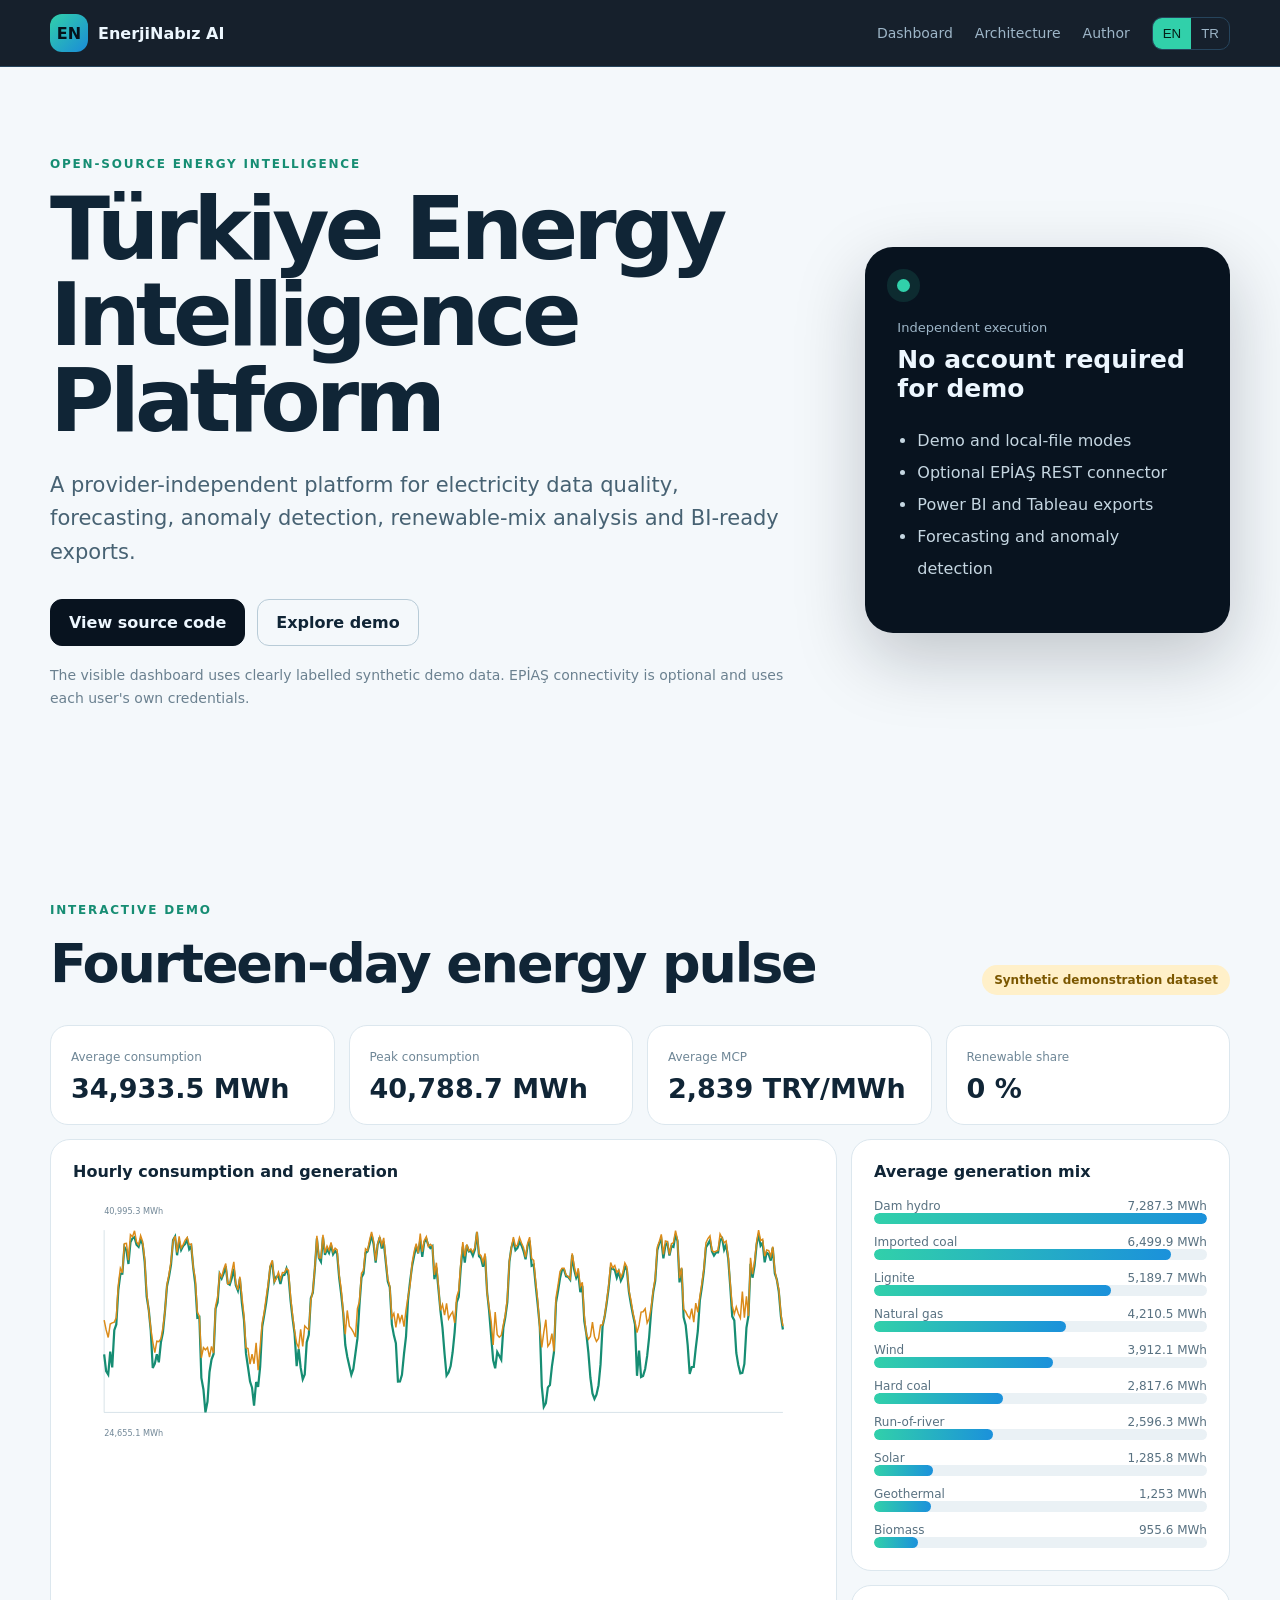
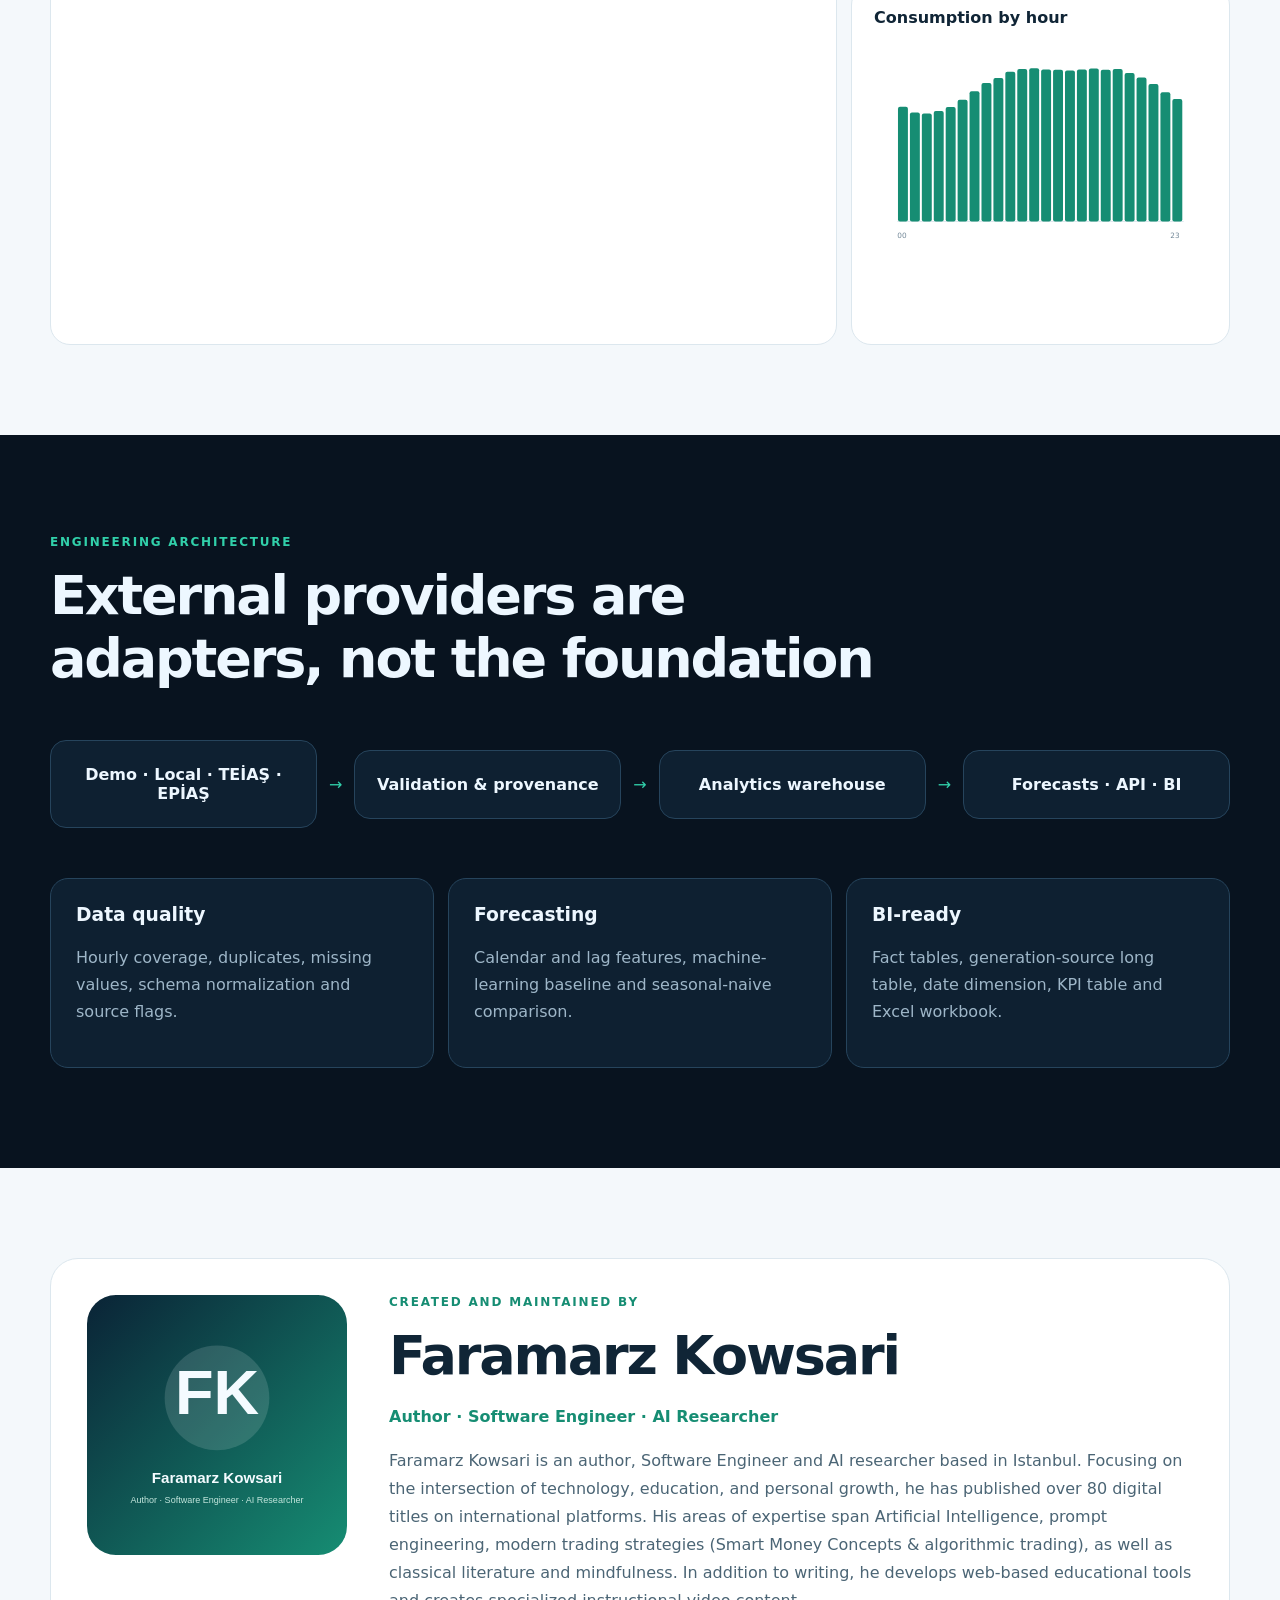
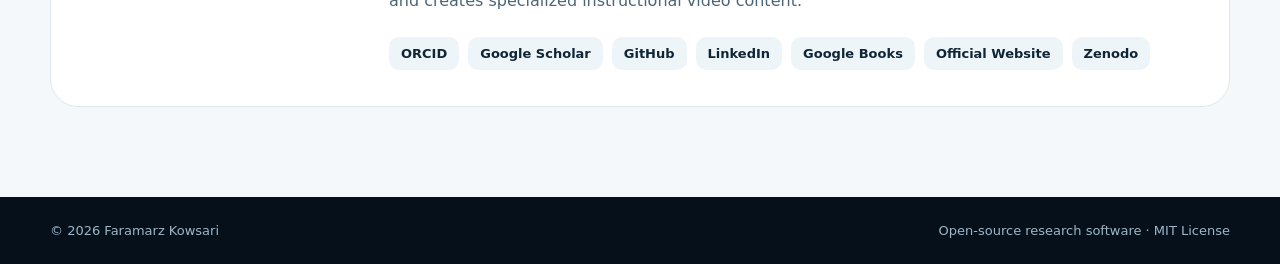
==== docs/index.html @ 52cfb01c "feat: launch Türkiye Energy Intelligence Platform v1.0.0" ====
<!doctype html>
<html lang="en">
<head>
  <meta charset="utf-8">
  <meta name="viewport" content="width=device-width, initial-scale=1">
  <title>Türkiye Energy Intelligence Platform | EnerjiNabız AI</title>
  <meta name="description" content="Open-source Turkish electricity analytics, forecasting, anomaly detection and BI-ready data exports by Faramarz Kowsari.">
  <meta name="author" content="Faramarz Kowsari">
  <meta name="robots" content="index,follow,max-image-preview:large,max-snippet:-1">
  <meta name="theme-color" content="#08131f">
  <!-- Paste Google Search Console verification meta tag here when issued. -->
  <link rel="canonical" href="https://faramarzkowsari.github.io/turkiye-energy-intelligence-platform/">
  <link rel="sitemap" type="application/xml" href="https://faramarzkowsari.github.io/turkiye-energy-intelligence-platform/sitemap.xml">
  <link rel="alternate" hreflang="en" href="https://faramarzkowsari.github.io/turkiye-energy-intelligence-platform/?lang=en">
  <link rel="alternate" hreflang="tr" href="https://faramarzkowsari.github.io/turkiye-energy-intelligence-platform/?lang=tr">
  <link rel="alternate" hreflang="x-default" href="https://faramarzkowsari.github.io/turkiye-energy-intelligence-platform/">
  <link rel="icon" href="assets/favicon.svg" type="image/svg+xml">
  <link rel="manifest" href="site.webmanifest">
  <link rel="stylesheet" href="assets/style.css">
  <meta property="og:type" content="website">
  <meta property="og:title" content="Türkiye Energy Intelligence Platform">
  <meta property="og:description" content="Energy data engineering, forecasting, anomaly detection and BI-ready exports for Türkiye.">
  <meta property="og:url" content="https://faramarzkowsari.github.io/turkiye-energy-intelligence-platform/">
  <meta property="og:image" content="https://avatars.githubusercontent.com/u/105053743?v=4">
  <meta name="twitter:card" content="summary_large_image">
  <script type="application/ld+json">
  {
    "@context":"https://schema.org",
    "@graph":[
      {
        "@type":"SoftwareSourceCode",
        "name":"Türkiye Energy Intelligence Platform",
        "alternateName":"EnerjiNabız AI",
        "codeRepository":"https://github.com/FaramarzKowsari/turkiye-energy-intelligence-platform",
        "programmingLanguage":"Python",
        "license":"https://opensource.org/licenses/MIT",
        "author":{"@id":"#author"},
        "description":"Open-source Turkish electricity analytics, forecasting, anomaly detection and BI-ready exports."
      },
      {
        "@type":"Person",
        "@id":"#author",
        "name":"Faramarz Kowsari",
        "image":"https://avatars.githubusercontent.com/u/105053743?v=4",
        "jobTitle":["Author","Software Engineer","AI Researcher"],
        "homeLocation":{"@type":"Place","name":"Istanbul, Türkiye"},
        "url":"https://FaramarzKowsari.github.io",
        "sameAs":[
          "https://orcid.org/0000-0003-1692-0453",
          "https://scholar.google.com/citations?user=G7tP5WMAAAAJ&hl=en",
          "https://github.com/FaramarzKowsari",
          "https://www.linkedin.com/in/faramarzkowsari",
          "https://play.google.com/store/search?q=Faramarz_Kowsari&c=books"
        ]
      }
    ]
  }
  </script>
</head>
<body>
  <header class="topbar">
    <a class="brand" href="#top"><span class="brandmark">EN</span><span>EnerjiNabız AI</span></a>
    <nav>
      <a href="#dashboard" data-en="Dashboard" data-tr="Gösterge Paneli">Dashboard</a>
      <a href="#architecture" data-en="Architecture" data-tr="Mimari">Architecture</a>
      <a href="#author" data-en="Author" data-tr="Yazar">Author</a>
      <div class="lang-switch" role="group" aria-label="Language switch">
        <button type="button" data-lang="en" class="active">EN</button>
        <button type="button" data-lang="tr">TR</button>
      </div>
    </nav>
  </header>

  <main id="top">
    <section class="hero wrap">
      <div>
        <span class="eyebrow" data-en="OPEN-SOURCE ENERGY INTELLIGENCE" data-tr="AÇIK KAYNAK ENERJİ ZEKÂSI">OPEN-SOURCE ENERGY INTELLIGENCE</span>
        <h1 data-en="Türkiye Energy Intelligence Platform" data-tr="Türkiye Enerji Zekâsı Platformu">Türkiye Energy Intelligence Platform</h1>
        <p class="lead" data-en="A provider-independent platform for electricity data quality, forecasting, anomaly detection, renewable-mix analysis and BI-ready exports." data-tr="Elektrik verisi kalitesi, tahmin, anomali tespiti, yenilenebilir üretim karması analizi ve BI uyumlu çıktılar için sağlayıcıdan bağımsız bir platform.">A provider-independent platform for electricity data quality, forecasting, anomaly detection, renewable-mix analysis and BI-ready exports.</p>
        <div class="actions">
          <a class="button primary" href="https://github.com/FaramarzKowsari/turkiye-energy-intelligence-platform" data-en="View source code" data-tr="Kaynak kodu görüntüle">View source code</a>
          <a class="button" href="#dashboard" data-en="Explore demo" data-tr="Demoyu incele">Explore demo</a>
        </div>
        <p class="note" data-en="The visible dashboard uses clearly labelled synthetic demo data. EPİAŞ connectivity is optional and uses each user's own credentials." data-tr="Görünen panel açıkça etiketlenmiş sentetik demo verisi kullanır. EPİAŞ bağlantısı isteğe bağlıdır ve her kullanıcının kendi hesabıyla çalışır.">The visible dashboard uses clearly labelled synthetic demo data. EPİAŞ connectivity is optional and uses each user's own credentials.</p>
      </div>
      <aside class="hero-card">
        <div class="pulse"></div>
        <span data-en="Independent execution" data-tr="Bağımsız çalışma">Independent execution</span>
        <strong data-en="No account required for demo" data-tr="Demo için üyelik gerekmez">No account required for demo</strong>
        <ul>
          <li data-en="Demo and local-file modes" data-tr="Demo ve yerel dosya modları">Demo and local-file modes</li>
          <li data-en="Optional EPİAŞ REST connector" data-tr="İsteğe bağlı EPİAŞ REST bağlantısı">Optional EPİAŞ REST connector</li>
          <li data-en="Power BI and Tableau exports" data-tr="Power BI ve Tableau çıktıları">Power BI and Tableau exports</li>
          <li data-en="Forecasting and anomaly detection" data-tr="Tahmin ve anomali tespiti">Forecasting and anomaly detection</li>
        </ul>
      </aside>
    </section>

    <section id="dashboard" class="section wrap">
      <div class="section-head">
        <div><span class="eyebrow" data-en="INTERACTIVE DEMO" data-tr="ETKİLEŞİMLİ DEMO">INTERACTIVE DEMO</span><h2 data-en="Fourteen-day energy pulse" data-tr="On dört günlük enerji görünümü">Fourteen-day energy pulse</h2></div>
        <span class="badge" data-en="Synthetic demonstration dataset" data-tr="Sentetik gösterim veri seti">Synthetic demonstration dataset</span>
      </div>
      <div id="kpis" class="kpi-grid"></div>
      <div class="chart-grid">
        <article class="panel wide"><h3 data-en="Hourly consumption and generation" data-tr="Saatlik tüketim ve üretim">Hourly consumption and generation</h3><svg id="trendChart" viewBox="0 0 1000 330" role="img"></svg></article>
        <article class="panel"><h3 data-en="Average generation mix" data-tr="Ortalama üretim karması">Average generation mix</h3><div id="mixBars" class="bars"></div></article>
        <article class="panel"><h3 data-en="Consumption by hour" data-tr="Saat bazında tüketim">Consumption by hour</h3><svg id="hourChart" viewBox="0 0 500 300" role="img"></svg></article>
      </div>
    </section>

    <section id="architecture" class="section dark-section">
      <div class="wrap">
        <span class="eyebrow" data-en="ENGINEERING ARCHITECTURE" data-tr="MÜHENDİSLİK MİMARİSİ">ENGINEERING ARCHITECTURE</span>
        <h2 data-en="External providers are adapters, not the foundation" data-tr="Haricî sağlayıcılar temel değil, adaptördür">External providers are adapters, not the foundation</h2>
        <div class="flow">
          <div data-en="Demo · Local · TEİAŞ · EPİAŞ" data-tr="Demo · Yerel · TEİAŞ · EPİAŞ">Demo · Local · TEİAŞ · EPİAŞ</div><span>→</span>
          <div data-en="Validation & provenance" data-tr="Doğrulama ve veri kökeni">Validation & provenance</div><span>→</span>
          <div data-en="Analytics warehouse" data-tr="Analitik veri katmanı">Analytics warehouse</div><span>→</span>
          <div data-en="Forecasts · API · BI" data-tr="Tahmin · API · BI">Forecasts · API · BI</div>
        </div>
        <div class="feature-grid">
          <article><h3 data-en="Data quality" data-tr="Veri kalitesi">Data quality</h3><p data-en="Hourly coverage, duplicates, missing values, schema normalization and source flags." data-tr="Saatlik kapsama, tekrarlar, eksik değerler, şema standardizasyonu ve kaynak işaretleri.">Hourly coverage, duplicates, missing values, schema normalization and source flags.</p></article>
          <article><h3 data-en="Forecasting" data-tr="Tahmin">Forecasting</h3><p data-en="Calendar and lag features, machine-learning baseline and seasonal-naive comparison." data-tr="Takvim ve gecikme özellikleri, makine öğrenmesi modeli ve mevsimsel-naif karşılaştırma.">Calendar and lag features, machine-learning baseline and seasonal-naive comparison.</p></article>
          <article><h3 data-en="BI-ready" data-tr="BI uyumlu">BI-ready</h3><p data-en="Fact tables, generation-source long table, date dimension, KPI table and Excel workbook." data-tr="Fact tabloları, uzun format üretim tablosu, tarih boyutu, KPI tablosu ve Excel çalışma kitabı.">Fact tables, generation-source long table, date dimension, KPI table and Excel workbook.</p></article>
        </div>
      </div>
    </section>

    <section id="author" class="section wrap">
      <div class="author-card">
        <img src="https://avatars.githubusercontent.com/u/105053743?v=4&amp;s=720" onerror="this.onerror=null;this.src='assets/author-fallback.svg'" alt="Faramarz Kowsari, author, Software Engineer and AI researcher" width="320" height="320" loading="lazy" decoding="async">
        <div>
          <span class="eyebrow" data-en="CREATED AND MAINTAINED BY" data-tr="GELİŞTİREN VE SÜRDÜREN">CREATED AND MAINTAINED BY</span>
          <h2>Faramarz Kowsari</h2>
          <p class="role" data-en="Author · Software Engineer · AI Researcher" data-tr="Yazar · Yazılım Mühendisi · Yapay Zekâ Araştırmacısı">Author · Software Engineer · AI Researcher</p>
          <p data-en="Faramarz Kowsari is an author, Software Engineer and AI researcher based in Istanbul. Focusing on the intersection of technology, education, and personal growth, he has published over 80 digital titles on international platforms. His areas of expertise span Artificial Intelligence, prompt engineering, modern trading strategies (Smart Money Concepts & algorithmic trading), as well as classical literature and mindfulness. In addition to writing, he develops web-based educational tools and creates specialized instructional video content." data-tr="Faramarz Kowsari, İstanbul merkezli bir yazar, Yazılım Mühendisi ve yapay zekâ araştırmacısıdır. Teknoloji, eğitim ve kişisel gelişimin kesişimine odaklanarak uluslararası platformlarda 80'den fazla dijital eser yayımlamıştır. Uzmanlık alanları yapay zekâ, istem mühendisliği, modern işlem stratejileri (Smart Money Concepts ve algoritmik işlem), klasik edebiyat ve farkındalık çalışmalarını kapsar. Yazarlığın yanı sıra web tabanlı eğitim araçları geliştirir ve uzmanlaşmış eğitim videoları üretir.">Faramarz Kowsari is an author, Software Engineer and AI researcher based in Istanbul. Focusing on the intersection of technology, education, and personal growth, he has published over 80 digital titles on international platforms. His areas of expertise span Artificial Intelligence, prompt engineering, modern trading strategies (Smart Money Concepts & algorithmic trading), as well as classical literature and mindfulness. In addition to writing, he develops web-based educational tools and creates specialized instructional video content.</p>
          <div class="profile-links">
            <a href="https://orcid.org/0000-0003-1692-0453" target="_blank" rel="me noopener noreferrer">ORCID</a><a href="https://scholar.google.com/citations?user=G7tP5WMAAAAJ&hl=en" target="_blank" rel="me noopener noreferrer">Google Scholar</a><a href="https://github.com/FaramarzKowsari" target="_blank" rel="me noopener noreferrer">GitHub</a><a href="https://www.linkedin.com/in/faramarzkowsari" target="_blank" rel="me noopener noreferrer">LinkedIn</a><a href="https://play.google.com/store/search?q=Faramarz_Kowsari&c=books" target="_blank" rel="me noopener noreferrer">Google Books</a><a href="https://FaramarzKowsari.github.io" target="_blank" rel="me noopener noreferrer">Official Website</a><a href="https://zenodo.org/search?q=creators.orcid%3A%220000-0003-1692-0453%22&l=list&p=1&s=10&sort=bestmatch" target="_blank" rel="me noopener noreferrer">Zenodo</a>
          </div>
        </div>
      </div>
    </section>
  </main>

  <footer><div class="wrap"><span>© 2026 Faramarz Kowsari</span><span data-en="Open-source research software · MIT License" data-tr="Açık kaynak araştırma yazılımı · MIT Lisansı">Open-source research software · MIT License</span></div></footer>
  <script src="assets/app.js"></script>
</body>
</html>
---- docs/assets/style.css ----
:root{--bg:#08131f;--surface:#0e2031;--surface2:#132a3d;--text:#edf7ff;--muted:#9eb6c8;--accent:#31d0aa;--accent2:#f3b43f;--line:#26445c;--light:#f4f8fb;--ink:#102536}*{box-sizing:border-box}html{scroll-behavior:smooth}body{margin:0;font-family:Inter,ui-sans-serif,system-ui,-apple-system,Segoe UI,sans-serif;background:var(--light);color:var(--ink)}a{color:inherit}.wrap{width:min(1180px,calc(100% - 40px));margin:auto}.topbar{position:sticky;top:0;z-index:10;background:rgba(8,19,31,.94);backdrop-filter:blur(12px);color:var(--text);display:flex;align-items:center;justify-content:space-between;padding:14px max(20px,calc((100vw - 1180px)/2));border-bottom:1px solid var(--line)}.brand{display:flex;align-items:center;gap:10px;text-decoration:none;font-weight:800}.brandmark{display:grid;place-items:center;width:38px;height:38px;border-radius:12px;background:linear-gradient(135deg,var(--accent),#1a8bd8);color:#06121c}.topbar nav{display:flex;align-items:center;gap:22px}.topbar nav>a{text-decoration:none;color:var(--muted);font-size:14px}.lang-switch{display:flex;border:1px solid var(--line);border-radius:10px;overflow:hidden}.lang-switch button{border:0;background:transparent;color:var(--muted);padding:8px 10px;cursor:pointer}.lang-switch button.active{background:var(--accent);color:#062018}.hero{display:grid;grid-template-columns:1.35fr .65fr;gap:58px;align-items:center;min-height:690px;padding-top:90px;padding-bottom:90px}.eyebrow{display:block;color:#168d73;font-weight:850;font-size:12px;letter-spacing:.15em;margin-bottom:15px}.hero h1{font-size:clamp(48px,7vw,88px);line-height:.98;margin:0 0 24px;letter-spacing:-.055em}.lead{font-size:21px;line-height:1.6;color:#476273;max-width:790px}.actions{display:flex;gap:12px;flex-wrap:wrap;margin:30px 0 18px}.button{border:1px solid #b8cbd7;border-radius:12px;padding:13px 18px;text-decoration:none;font-weight:750}.button.primary{background:var(--bg);color:var(--text);border-color:var(--bg)}.note{color:#6b8190;font-size:14px;line-height:1.6}.hero-card{background:var(--bg);color:var(--text);border-radius:28px;padding:32px;box-shadow:0 25px 70px rgba(8,19,31,.22)}.hero-card .pulse{width:13px;height:13px;border-radius:50%;background:var(--accent);box-shadow:0 0 0 10px rgba(49,208,170,.12);margin-bottom:25px}.hero-card span{color:var(--muted);font-size:13px}.hero-card strong{font-size:25px;display:block;margin:9px 0 22px}.hero-card ul{padding-left:20px;color:#c5d6e1;line-height:2}.section{padding:90px 0}.section-head{display:flex;align-items:end;justify-content:space-between;gap:30px;margin-bottom:30px}.section h2{font-size:clamp(34px,5vw,54px);letter-spacing:-.04em;margin:0}.badge{padding:8px 12px;border-radius:999px;background:#fff0c9;color:#7b5700;font-size:12px;font-weight:750}.kpi-grid{display:grid;grid-template-columns:repeat(4,1fr);gap:14px;margin-bottom:14px}.kpi{background:white;border:1px solid #dce7ee;border-radius:18px;padding:20px}.kpi span{font-size:12px;color:#6f8797}.kpi strong{display:block;font-size:27px;margin-top:8px}.chart-grid{display:grid;grid-template-columns:1.35fr .65fr;gap:14px}.panel{background:white;border:1px solid #dce7ee;border-radius:20px;padding:22px;min-height:360px}.panel.wide{grid-row:span 2}.panel h3{margin:0 0 18px;font-size:16px}.bars{display:flex;flex-direction:column;gap:11px}.bar-label{display:flex;justify-content:space-between;font-size:12px;color:#587181}.bar-track{height:11px;border-radius:99px;background:#eaf1f5;overflow:hidden}.bar-fill{height:100%;background:linear-gradient(90deg,var(--accent),#1b91db);border-radius:99px}.dark-section{background:var(--bg);color:var(--text);padding:100px 0}.dark-section .eyebrow{color:var(--accent)}.dark-section h2{max-width:900px}.flow{display:flex;align-items:center;justify-content:space-between;gap:12px;margin:50px 0}.flow div{flex:1;background:var(--surface);border:1px solid var(--line);padding:24px 16px;border-radius:16px;text-align:center;font-weight:700}.flow span{color:var(--accent)}.feature-grid{display:grid;grid-template-columns:repeat(3,1fr);gap:14px}.feature-grid article{background:var(--surface);border:1px solid var(--line);border-radius:18px;padding:25px}.feature-grid h3{margin-top:0}.feature-grid p{color:var(--muted);line-height:1.7}.author-card{display:grid;grid-template-columns:260px 1fr;gap:42px;align-items:start;background:white;border:1px solid #dce7ee;border-radius:28px;padding:36px}.author-card img{width:100%;height:auto;border-radius:22px;object-fit:cover}.author-card p{line-height:1.75;color:#4b6575}.role{font-weight:750;color:#168d73!important}.profile-links{display:flex;flex-wrap:wrap;gap:9px;margin-top:22px}.profile-links a{padding:9px 12px;border-radius:10px;background:#eef5f8;text-decoration:none;font-size:13px;font-weight:700}footer{background:#06101a;color:var(--muted);padding:26px 0}footer .wrap{display:flex;justify-content:space-between;gap:20px;font-size:13px}svg{width:100%;height:auto}.axis{stroke:#cbd9e2;stroke-width:1}.line-consumption{fill:none;stroke:#168d73;stroke-width:3}.line-generation{fill:none;stroke:#db8b19;stroke-width:2}.chart-label{font-size:11px;fill:#718797}@media(max-width:900px){.topbar nav>a{display:none}.hero{grid-template-columns:1fr;min-height:auto}.hero h1{font-size:55px}.kpi-grid{grid-template-columns:repeat(2,1fr)}.chart-grid{grid-template-columns:1fr}.panel.wide{grid-row:auto}.flow{flex-direction:column}.flow div{width:100%}.flow span{transform:rotate(90deg)}.feature-grid{grid-template-columns:1fr}.author-card{grid-template-columns:1fr}.author-card img{max-width:260px}.section-head{align-items:start;flex-direction:column}}@media(max-width:520px){.wrap{width:min(100% - 24px,1180px)}.hero{padding-top:60px}.hero h1{font-size:43px}.lead{font-size:18px}.kpi-grid{grid-template-columns:1fr}.topbar{padding-left:12px;padding-right:12px}footer .wrap{flex-direction:column}}
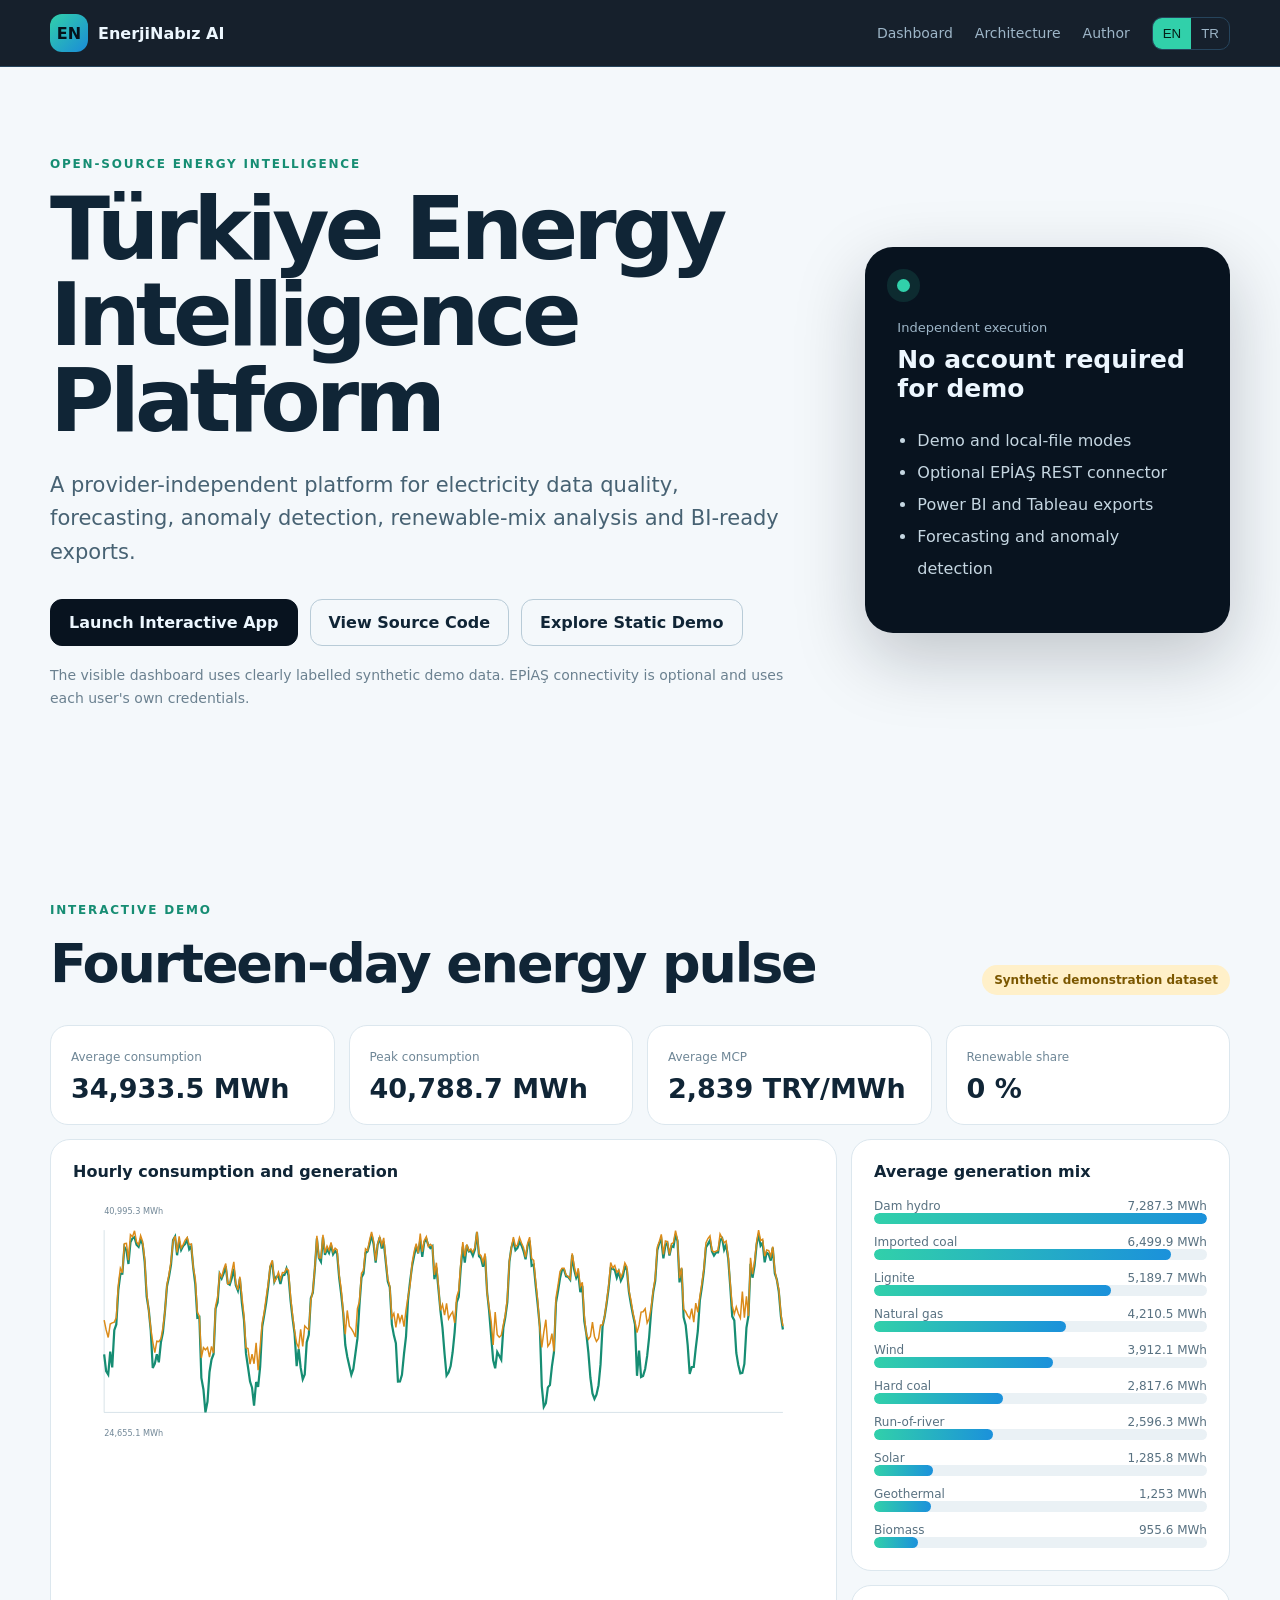
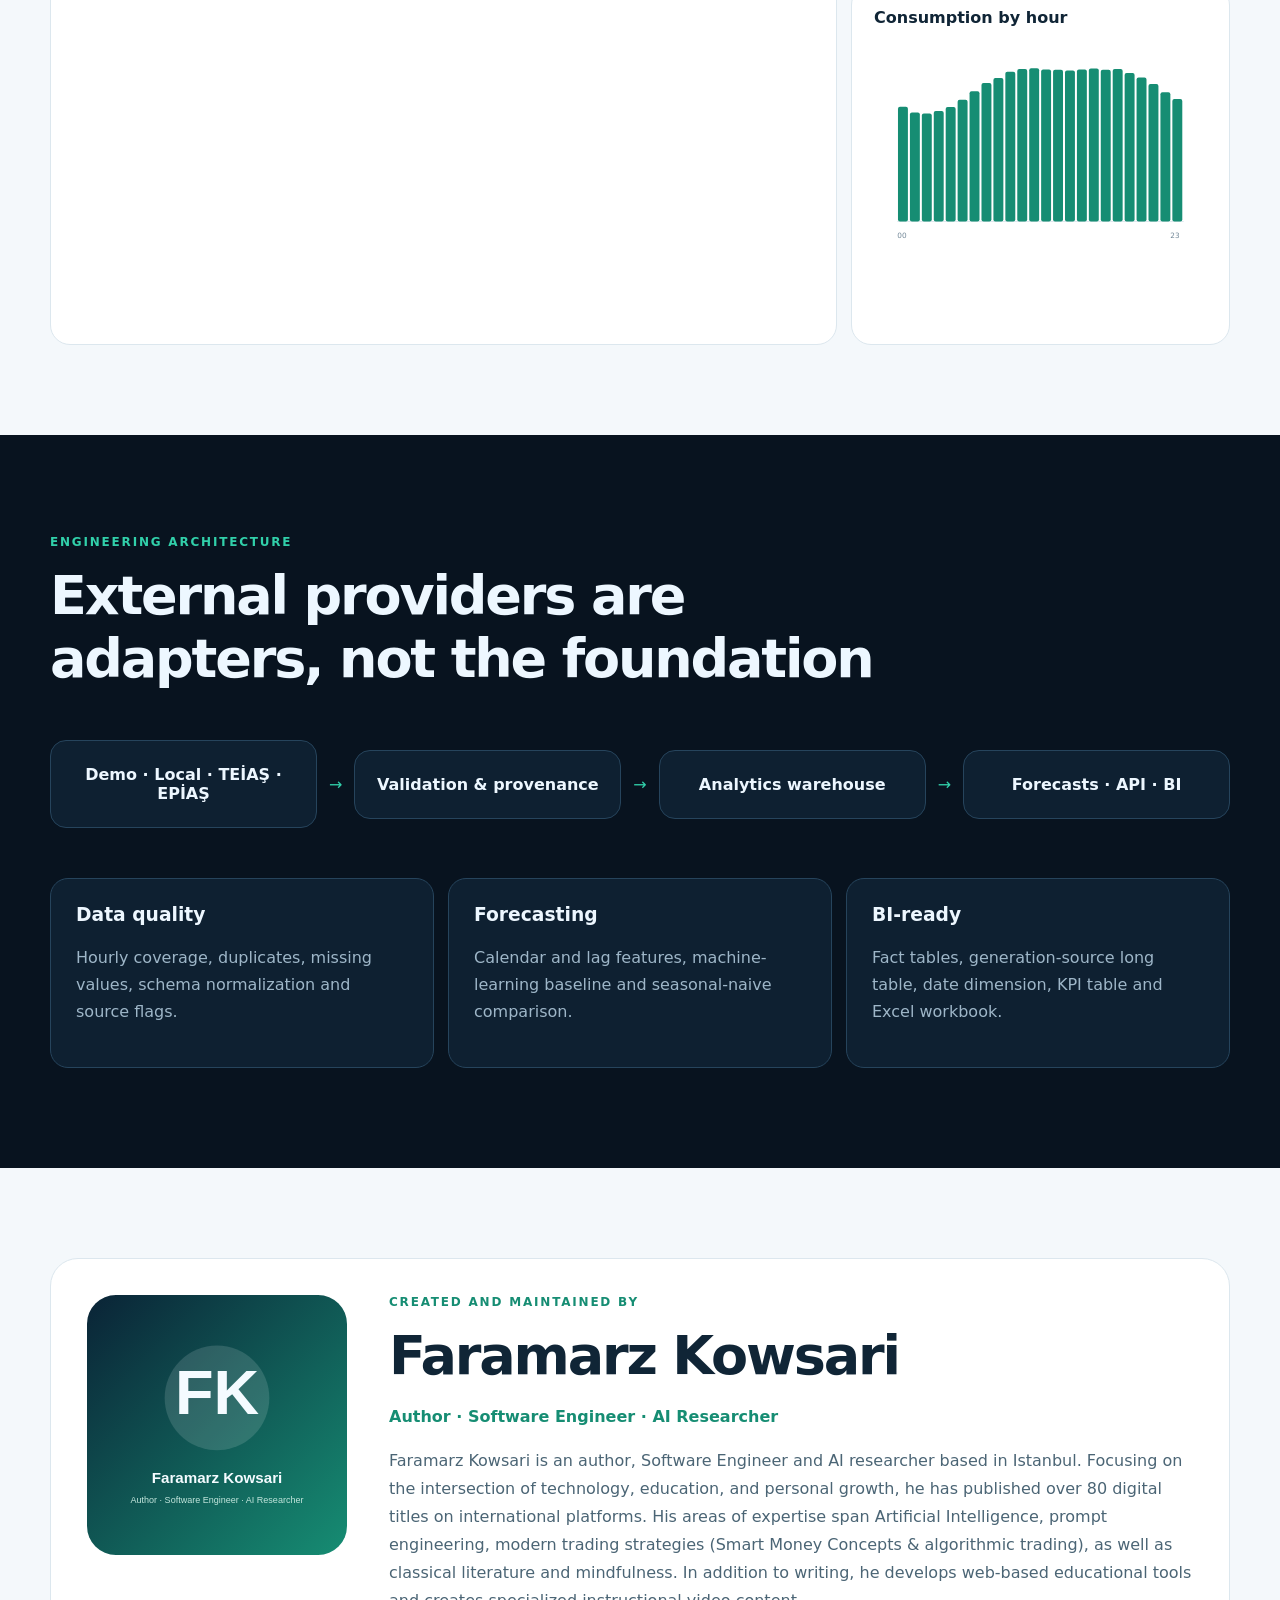
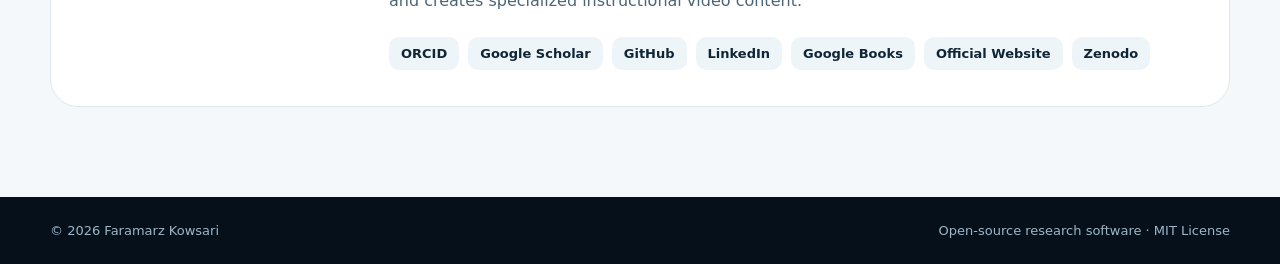
==== commit 8bc87eb5: "site: add interactive Streamlit app link" ====
--- a/docs/index.html
+++ b/docs/index.html
@@ -6,6 +6,7 @@
   <title>Türkiye Energy Intelligence Platform | EnerjiNabız AI</title>
   <meta name="description" content="Open-source Turkish electricity analytics, forecasting, anomaly detection and BI-ready data exports by Faramarz Kowsari.">
   <meta name="author" content="Faramarz Kowsari">
+  <meta name="citation_doi" content="10.5281/zenodo.21749629">
   <meta name="robots" content="index,follow,max-image-preview:large,max-snippet:-1">
   <meta name="theme-color" content="#08131f">
   <!-- Paste Google Search Console verification meta tag here when issued. -->
@@ -31,6 +32,8 @@
         "@type":"SoftwareSourceCode",
         "name":"Türkiye Energy Intelligence Platform",
         "alternateName":"EnerjiNabız AI",
+    "version": "1.0.0",
+"identifier": "https://doi.org/10.5281/zenodo.21749629",
         "codeRepository":"https://github.com/FaramarzKowsari/turkiye-energy-intelligence-platform",
         "programmingLanguage":"Python",
         "license":"https://opensource.org/licenses/MIT",
@@ -77,11 +80,38 @@
         <span class="eyebrow" data-en="OPEN-SOURCE ENERGY INTELLIGENCE" data-tr="AÇIK KAYNAK ENERJİ ZEKÂSI">OPEN-SOURCE ENERGY INTELLIGENCE</span>
         <h1 data-en="Türkiye Energy Intelligence Platform" data-tr="Türkiye Enerji Zekâsı Platformu">Türkiye Energy Intelligence Platform</h1>
         <p class="lead" data-en="A provider-independent platform for electricity data quality, forecasting, anomaly detection, renewable-mix analysis and BI-ready exports." data-tr="Elektrik verisi kalitesi, tahmin, anomali tespiti, yenilenebilir üretim karması analizi ve BI uyumlu çıktılar için sağlayıcıdan bağımsız bir platform.">A provider-independent platform for electricity data quality, forecasting, anomaly detection, renewable-mix analysis and BI-ready exports.</p>
-        <div class="actions">
-          <a class="button primary" href="https://github.com/FaramarzKowsari/turkiye-energy-intelligence-platform" data-en="View source code" data-tr="Kaynak kodu görüntüle">View source code</a>
-          <a class="button" href="#dashboard" data-en="Explore demo" data-tr="Demoyu incele">Explore demo</a>
-        </div>
-        <p class="note" data-en="The visible dashboard uses clearly labelled synthetic demo data. EPİAŞ connectivity is optional and uses each user's own credentials." data-tr="Görünen panel açıkça etiketlenmiş sentetik demo verisi kullanır. EPİAŞ bağlantısı isteğe bağlıdır ve her kullanıcının kendi hesabıyla çalışır.">The visible dashboard uses clearly labelled synthetic demo data. EPİAŞ connectivity is optional and uses each user's own credentials.</p>
+      <div class="actions">
+  <a
+    class="button primary"
+    href="https://enerjinabiz-ai.streamlit.app"
+    target="_blank"
+    rel="noopener noreferrer"
+    data-en="Launch Interactive App"
+    data-tr="Etkileşimli Uygulamayı Aç"
+  >
+    Launch Interactive App
+  </a>
+
+  <a
+    class="button"
+    href="https://github.com/FaramarzKowsari/turkiye-energy-intelligence-platform"
+    target="_blank"
+    rel="noopener noreferrer"
+    data-en="View Source Code"
+    data-tr="Kaynak Kodu Görüntüle"
+  >
+    View Source Code
+  </a>
+
+  <a
+    class="button"
+    href="#dashboard"
+    data-en="Explore Static Demo"
+    data-tr="Statik Demoyu İncele"
+  >
+    Explore Static Demo
+  </a>
+</div>        <p class="note" data-en="The visible dashboard uses clearly labelled synthetic demo data. EPİAŞ connectivity is optional and uses each user's own credentials." data-tr="Görünen panel açıkça etiketlenmiş sentetik demo verisi kullanır. EPİAŞ bağlantısı isteğe bağlıdır ve her kullanıcının kendi hesabıyla çalışır.">The visible dashboard uses clearly labelled synthetic demo data. EPİAŞ connectivity is optional and uses each user's own credentials.</p>
       </div>
       <aside class="hero-card">
         <div class="pulse"></div>
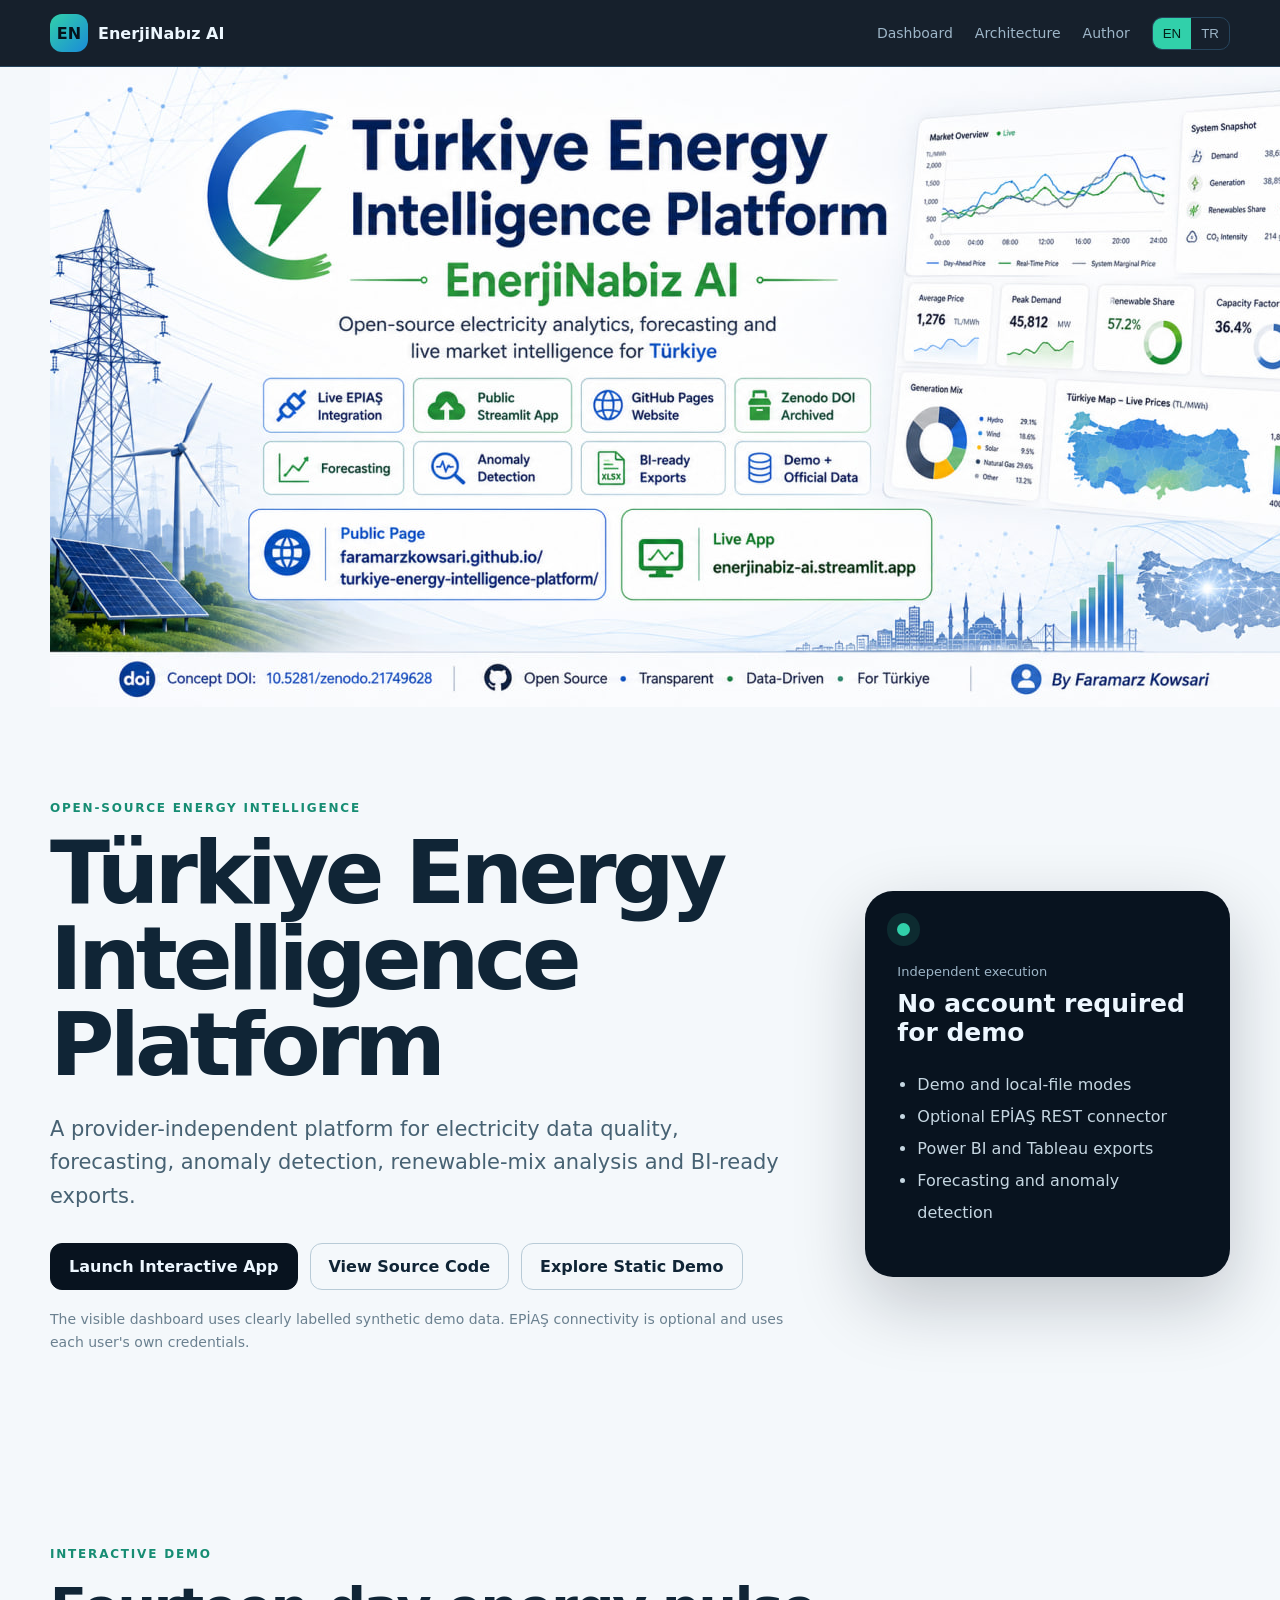
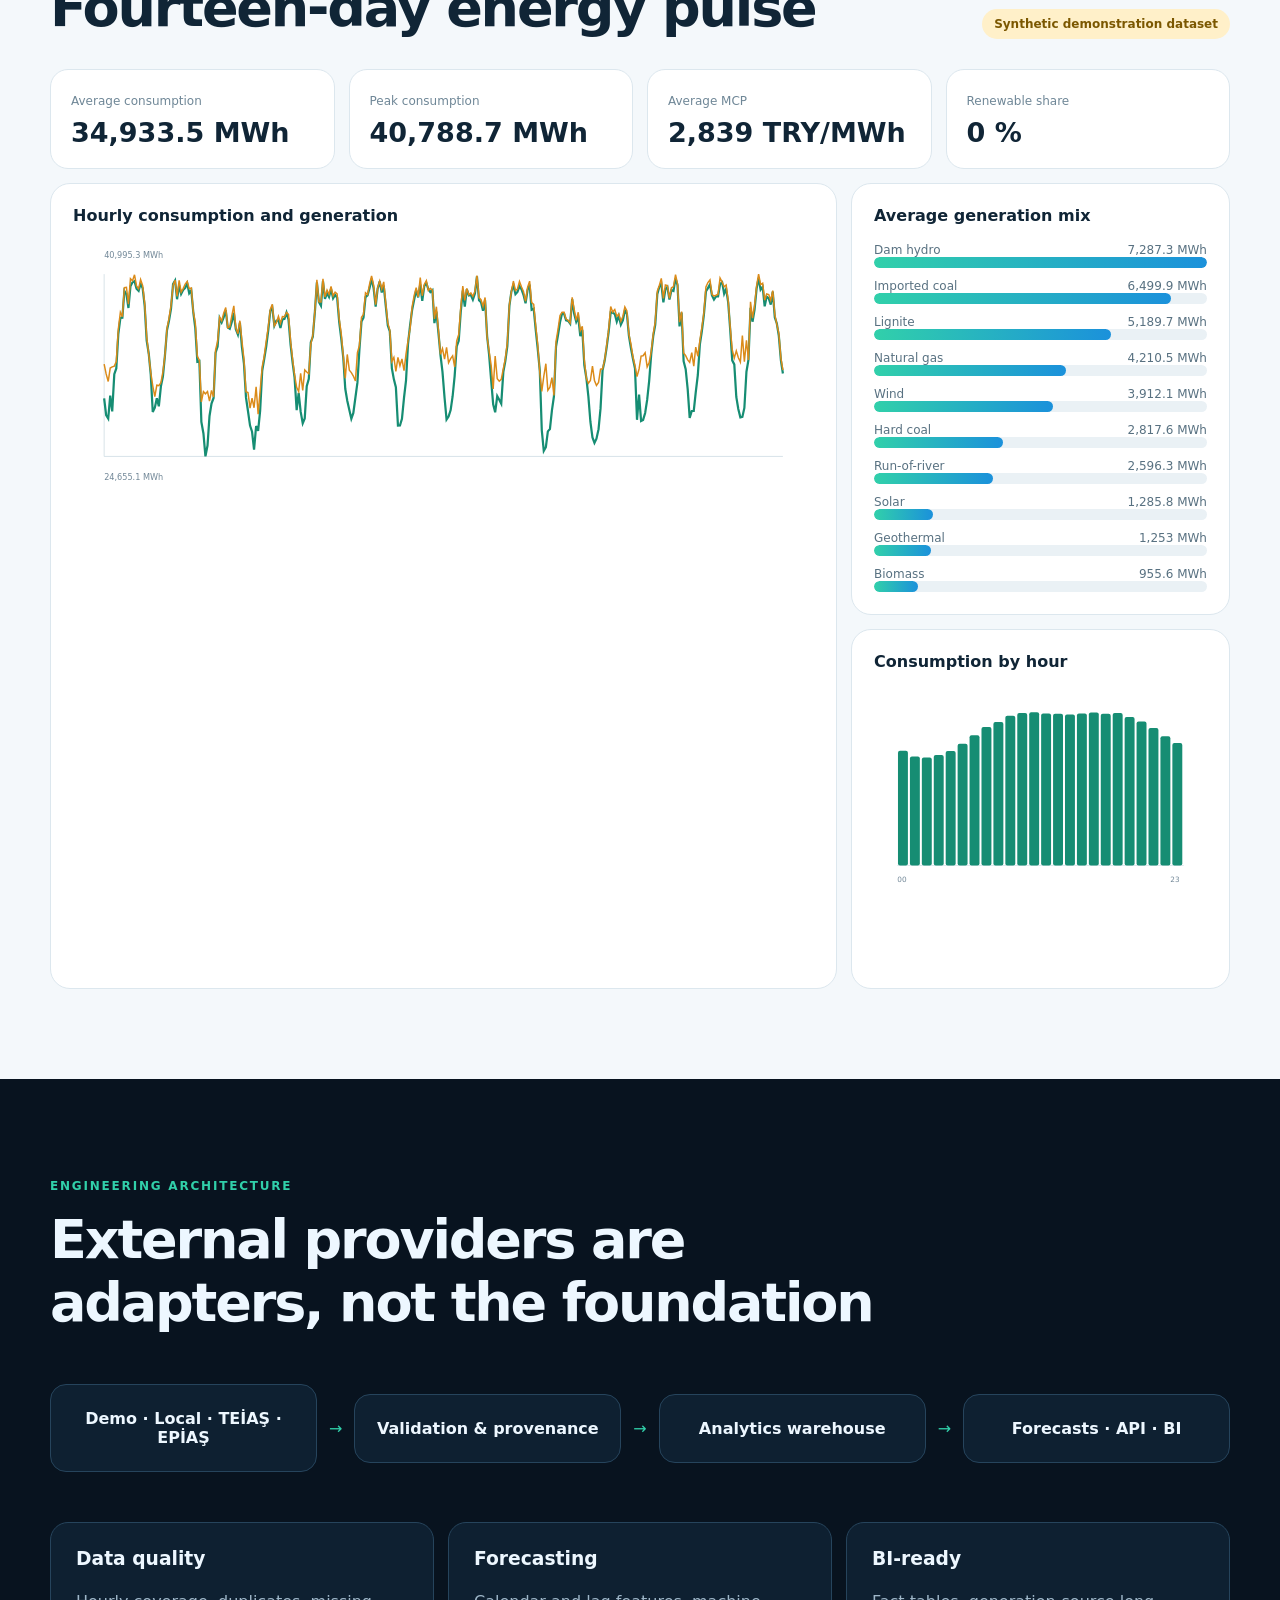
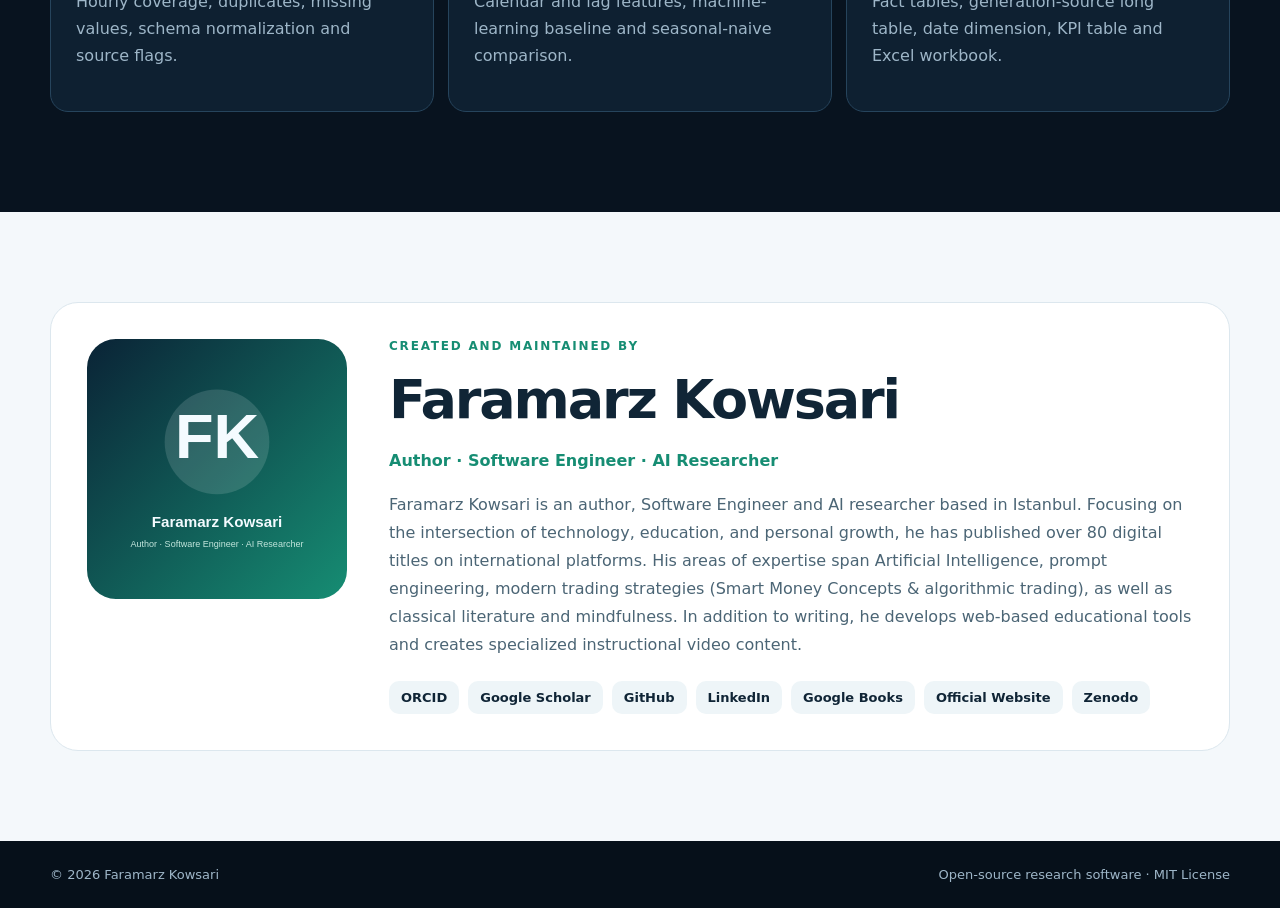
==== commit cf05c8d4: "Update index.html" ====
--- a/docs/index.html
+++ b/docs/index.html
@@ -6,7 +6,7 @@
   <title>Türkiye Energy Intelligence Platform | EnerjiNabız AI</title>
   <meta name="description" content="Open-source Turkish electricity analytics, forecasting, anomaly detection and BI-ready data exports by Faramarz Kowsari.">
   <meta name="author" content="Faramarz Kowsari">
-  <meta name="citation_doi" content="10.5281/zenodo.21749629">
+  <meta name="citation_doi" content="10.5281/zenodo.21763992">
   <meta name="robots" content="index,follow,max-image-preview:large,max-snippet:-1">
   <meta name="theme-color" content="#08131f">
   <!-- Paste Google Search Console verification meta tag here when issued. -->
@@ -22,7 +22,13 @@
   <meta property="og:title" content="Türkiye Energy Intelligence Platform">
   <meta property="og:description" content="Energy data engineering, forecasting, anomaly detection and BI-ready exports for Türkiye.">
   <meta property="og:url" content="https://faramarzkowsari.github.io/turkiye-energy-intelligence-platform/">
-  <meta property="og:image" content="https://avatars.githubusercontent.com/u/105053743?v=4">
+  <meta property="og:image" content="https://faramarzkowsari.github.io/turkiye-energy-intelligence-platform/assets/social-preview.jpg">
+<meta property="og:image:secure_url" content="https://faramarzkowsari.github.io/turkiye-energy-intelligence-platform/assets/social-preview.jpg">
+<meta property="og:image:type" content="image/jpeg">
+<meta property="og:image:width" content="1280">
+<meta property="og:image:height" content="640">
+<meta property="og:image:alt" content="Türkiye Energy Intelligence Platform — EnerjiNabız AI">
+<meta name="twitter:image" content="https://faramarzkowsari.github.io/turkiye-energy-intelligence-platform/assets/social-preview.jpg">
   <meta name="twitter:card" content="summary_large_image">
   <script type="application/ld+json">
   {
@@ -32,8 +38,8 @@
         "@type":"SoftwareSourceCode",
         "name":"Türkiye Energy Intelligence Platform",
         "alternateName":"EnerjiNabız AI",
-    "version": "1.0.0",
-"identifier": "https://doi.org/10.5281/zenodo.21749629",
+    "version": "1.1.1",
+"identifier": "https://doi.org/10.5281/zenodo.21763992",
         "codeRepository":"https://github.com/FaramarzKowsari/turkiye-energy-intelligence-platform",
         "programmingLanguage":"Python",
         "license":"https://opensource.org/licenses/MIT",
@@ -74,8 +80,18 @@
     </nav>
   </header>
 
-  <main id="top">
-    <section class="hero wrap">
+<main id="top">
+
+  <section class="project-banner wrap">
+    <img
+      src="assets/social-preview.jpg"
+      alt="Türkiye Energy Intelligence Platform — EnerjiNabız AI"
+      width="1280"
+      height="640"
+    >
+  </section>
+
+  <section class="hero wrap">
       <div>
         <span class="eyebrow" data-en="OPEN-SOURCE ENERGY INTELLIGENCE" data-tr="AÇIK KAYNAK ENERJİ ZEKÂSI">OPEN-SOURCE ENERGY INTELLIGENCE</span>
         <h1 data-en="Türkiye Energy Intelligence Platform" data-tr="Türkiye Enerji Zekâsı Platformu">Türkiye Energy Intelligence Platform</h1>
